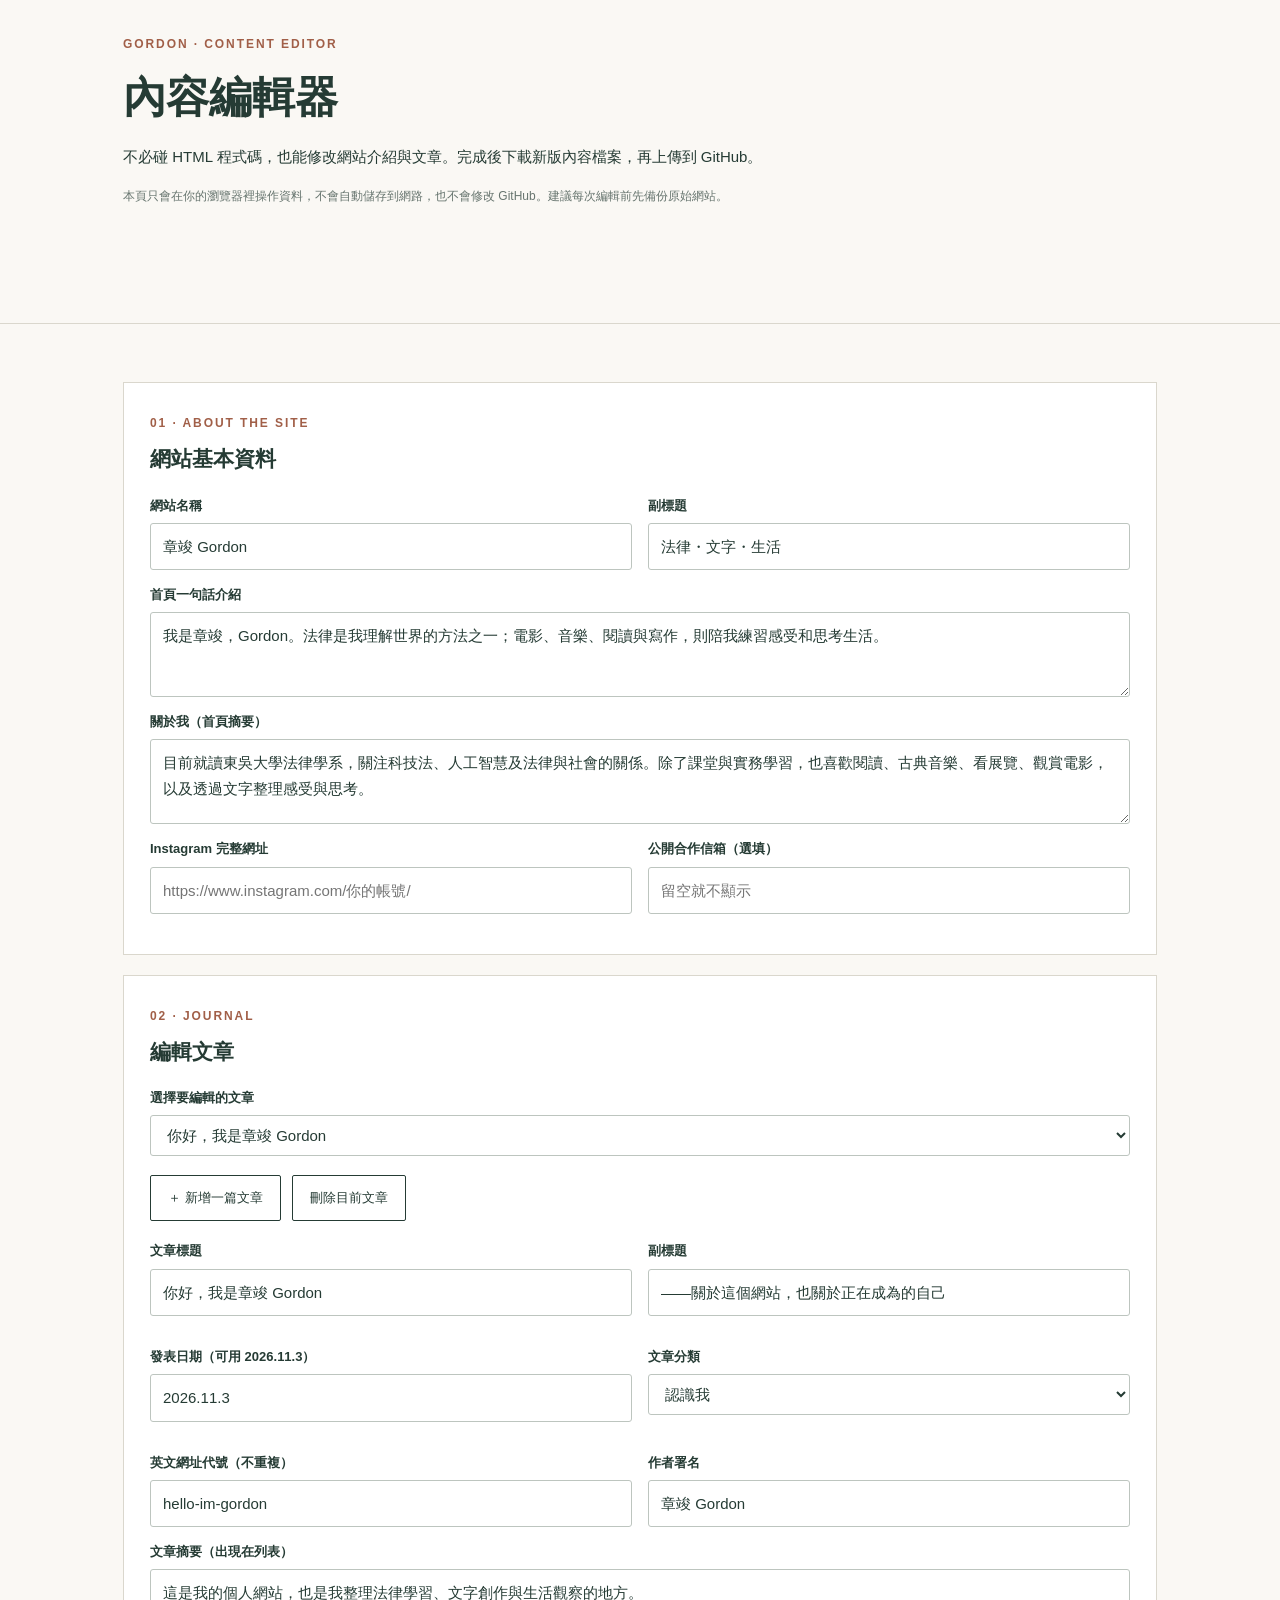
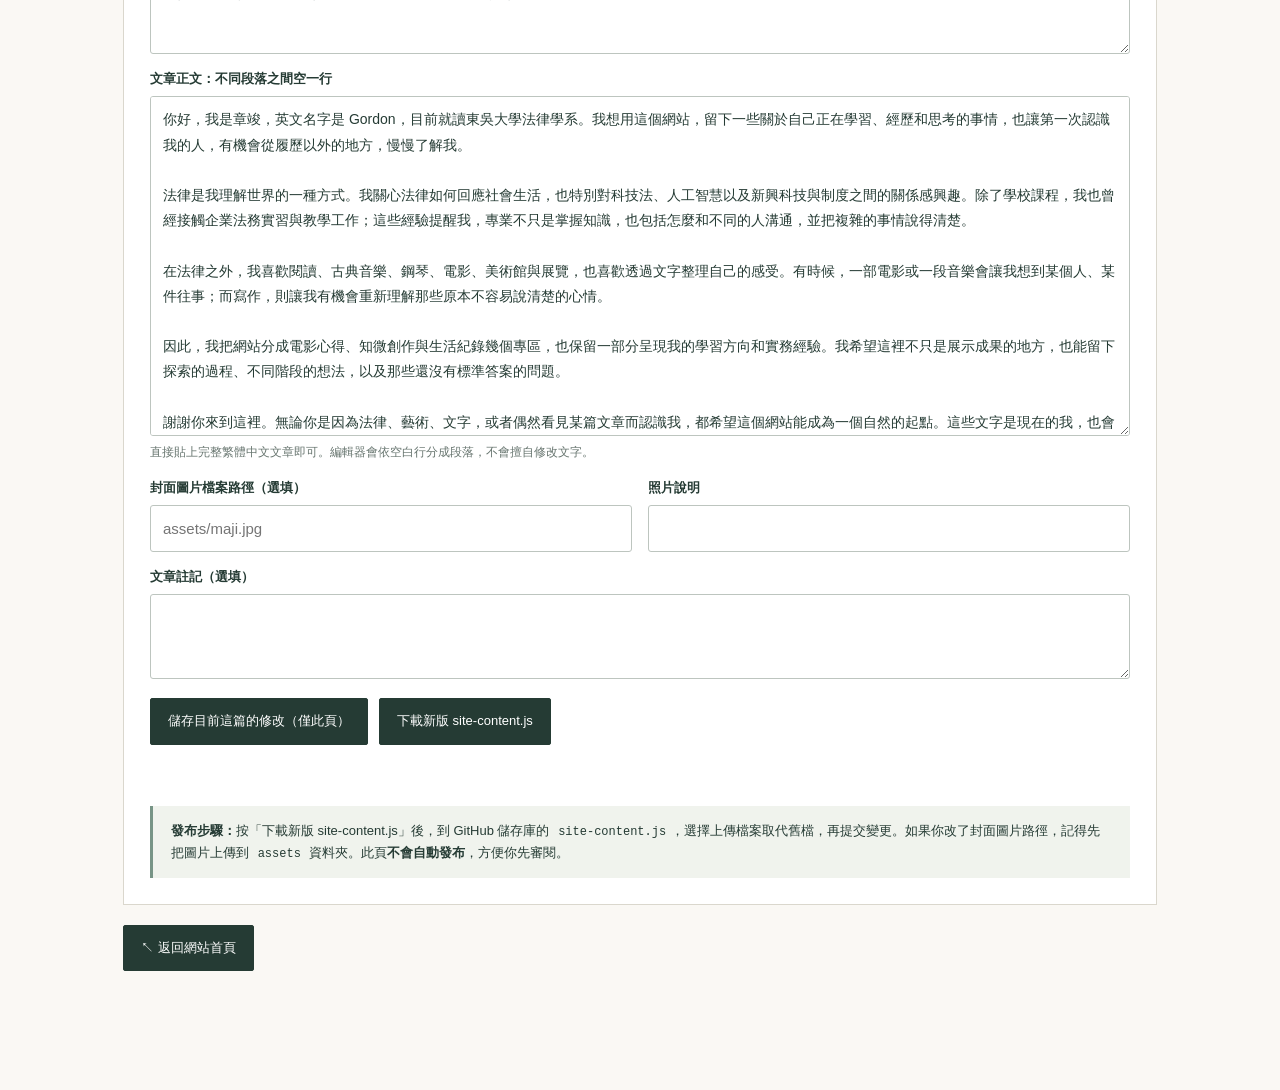
==== editor.html @ bcbfe3b4 "Add files via upload" ====
<!doctype html>
<html lang="zh-Hant-TW">
<head>
  <meta charset="utf-8"><meta name="viewport" content="width=device-width, initial-scale=1">
  <meta name="robots" content="noindex, nofollow">
  <title>內容編輯器｜章竣 Gordon 個人網站</title>
  <style>
    :root{--ink:#253b34;--soft:#faf8f4;--line:#dad7cd;--muted:#67756f;--accent:#a15f48}*{box-sizing:border-box}
    body{margin:0;background:var(--soft);color:var(--ink);font:15px/1.7 "PingFang TC","Microsoft JhengHei",sans-serif}
    .wrap{max-width:1080px;margin:auto;padding:30px 23px 100px}header{border-bottom:1px solid var(--line);margin-bottom:28px}
    h1{font-family:"Noto Serif TC","Songti TC",serif;font-size:clamp(28px,4vw,43px);margin:5px 0 10px}
    h2{font-size:21px;margin:6px 0 18px}h3{font-size:17px;margin:28px 0 12px}.small{font-size:12px;color:var(--muted)}p{margin:8px 0 17px}
    .flag{font-size:12px;letter-spacing:.16em;color:var(--accent);font-weight:700}.pane{padding:26px;background:white;border:1px solid var(--line);margin-bottom:20px}
    .grid{display:grid;grid-template-columns:1fr 1fr;gap:16px}.group{display:flex;flex-direction:column;gap:6px;margin-bottom:14px}
    label{font-size:13px;font-weight:700}input,textarea,select{border:1px solid #bdc5bf;padding:10px 12px;border-radius:3px;width:100%;font:inherit;background:#fff;color:var(--ink)}
    textarea{resize:vertical;min-height:85px}#post-paragraphs{min-height:340px;line-height:1.8;font-size:14px}
    input:focus,textarea:focus,select:focus{outline:2px solid #a4bbb0;outline-offset:1px}
    .actions{display:flex;gap:11px;flex-wrap:wrap;margin:19px 0}
    button,.button{background:var(--ink);color:white;cursor:pointer;border:1px solid var(--ink);padding:11px 17px;font:inherit;font-size:13px;border-radius:2px;text-decoration:none}
    button.secondary{background:white;color:var(--ink)}button:hover{opacity:.85}.hint{background:#f0f3ed;padding:14px 18px;font-size:13px;border-left:3px solid #779486}
    code{font:12px ui-monospace,monospace;background:#f0f3ed;padding:1px 5px}
    #status{color:#43735c;font-size:13px;min-height:25px}
    @media(max-width:650px){.grid{grid-template-columns:1fr}.pane{padding:18px}.wrap{padding-inline:15px}}
  </style>
  <script src="site-content.js"></script>
</head>
<body>
<header><div class="wrap"><span class="flag">GORDON · CONTENT EDITOR</span><h1>內容編輯器</h1><p>不必碰 HTML 程式碼，也能修改網站介紹與文章。完成後下載新版內容檔案，再上傳到 GitHub。</p><p class="small">本頁只會在你的瀏覽器裡操作資料，不會自動儲存到網路，也不會修改 GitHub。建議每次編輯前先備份原始網站。</p></div></header>
<main class="wrap">
<section class="pane"><span class="flag">01 · ABOUT THE SITE</span><h2>網站基本資料</h2>
<div class="grid"><div class="group"><label for="site-title">網站名稱</label><input id="site-title"></div><div class="group"><label for="site-subtitle">副標題</label><input id="site-subtitle"></div></div>
<div class="group"><label for="site-heroDescription">首頁一句話介紹</label><textarea id="site-heroDescription"></textarea></div>
<div class="group"><label for="site-about">關於我（首頁摘要）</label><textarea id="site-about"></textarea></div>
<div class="grid"><div class="group"><label for="site-instagramUrl">Instagram 完整網址</label><input id="site-instagramUrl" type="url" placeholder="https://www.instagram.com/你的帳號/"></div><div class="group"><label for="site-email">公開合作信箱（選填）</label><input id="site-email" type="email" placeholder="留空就不顯示"></div></div>
</section>
<section class="pane"><span class="flag">02 · JOURNAL</span><h2>編輯文章</h2>
<div class="group"><label for="post-select">選擇要編輯的文章</label><select id="post-select"></select></div>
<div class="actions"><button id="new-post" type="button" class="secondary">＋ 新增一篇文章</button><button id="remove-post" type="button" class="secondary">刪除目前文章</button></div>
<div class="grid"><div class="group"><label for="post-title">文章標題</label><input id="post-title"></div><div class="group"><label for="post-subtitle">副標題</label><input id="post-subtitle"></div>
<div class="group"><label for="post-date">發表日期（可用 2026.11.3）</label><input id="post-date"></div><div class="group"><label for="post-category">文章分類</label><select id="post-category"><option value="about">認識我</option><option value="film">電影心得</option><option value="zhiwei">知微創作</option><option value="life">生活紀錄</option></select></div>
<div class="group"><label for="post-slug">英文網址代號（不重複）</label><input id="post-slug" placeholder="my-new-post"></div><div class="group"><label for="post-author">作者署名</label><input id="post-author"></div></div>
<div class="group"><label for="post-excerpt">文章摘要（出現在列表）</label><textarea id="post-excerpt"></textarea></div>
<div class="group"><label for="post-paragraphs">文章正文：不同段落之間空一行</label><textarea id="post-paragraphs" placeholder="第一段文字。\n\n第二段文字。"></textarea><span class="small">直接貼上完整繁體中文文章即可。編輯器會依空白行分成段落，不會擅自修改文字。</span></div>
<div class="grid"><div class="group"><label for="post-coverImage">封面圖片檔案路徑（選填）</label><input id="post-coverImage" placeholder="assets/maji.jpg"></div><div class="group"><label for="post-coverCaption">照片說明</label><input id="post-coverCaption"></div></div>
<div class="group"><label for="post-footnote">文章註記（選填）</label><textarea id="post-footnote"></textarea></div>
<div class="actions"><button id="save-post" type="button">儲存目前這篇的修改（僅此頁）</button><button id="download" type="button">下載新版 site-content.js</button></div>
<p id="status" role="status" aria-live="polite"></p>
<div class="hint"><strong>發布步驟：</strong>按「下載新版 site-content.js」後，到 GitHub 儲存庫的 <code>site-content.js</code>，選擇上傳檔案取代舊檔，再提交變更。如果你改了封面圖片路徑，記得先把圖片上傳到 <code>assets</code> 資料夾。此頁<strong>不會自動發布</strong>，方便你先審閱。</div>
</section>
<div class="actions"><a class="button" href="index.html">↖ 返回網站首頁</a></div>
</main>
<script>
(() => {
 const data=JSON.parse(JSON.stringify(window.GORDON_SITE));
 const ids=['title','subtitle','heroDescription','about','instagramUrl','email'];
 const postKeys=['slug','category','title','subtitle','date','author','excerpt','coverImage','coverCaption','footnote'];
 const $=id=>document.getElementById(id);
 let active=0, isLoading=false;
 const status=t=>{$('status').textContent=t};
 ids.forEach(k=>{$('site-'+k).value=data.site[k]||''});
 function saveCurrent(){
   if(isLoading) return;
   let p=data.posts[active];if(!p)return;
   postKeys.forEach(k=>p[k]=$('post-'+k).value);
   p.paragraphs=$('post-paragraphs').value.trim().split(/\n\s*\n/).map(x=>x.trim()).filter(Boolean);
 }
 function loadSelect(){
   $('post-select').replaceChildren();
   data.posts.forEach((p,i)=>{let o=document.createElement('option');o.value=String(i);o.textContent=p.title||'（未命名文章）';$('post-select').append(o)});
   $('post-select').value=String(active);
 }
 function loadCurrent(){
   isLoading=true;
   const p=data.posts[active];
   postKeys.forEach(k=>$('post-'+k).value=p?.[k]||'');
   $('post-paragraphs').value=(p?.paragraphs||[]).join('\n\n');
   loadSelect();
   isLoading=false;
 }
 $('post-select').addEventListener('change',e=>{saveCurrent();active=Number(e.target.value);loadCurrent();status('已切換文章；先前修改仍保留在此編輯器中。')});
 $('new-post').addEventListener('click',()=>{
  saveCurrent();let n=1;const existing=new Set(data.posts.map(p=>p.slug));while(existing.has('new-post-'+n))n++;
  data.posts.push({slug:'new-post-'+n,category:'life',title:'新文章',subtitle:'',date:'2026.11.3',author:'章竣 Gordon',excerpt:'',coverImage:'',coverCaption:'',paragraphs:['請在這裡輸入文章內容。'],footnote:''});
  active=data.posts.length-1;loadCurrent();status('已建立新文章草稿，記得下載內容檔才會保存。')
 });
 $('remove-post').addEventListener('click',()=>{
   if(data.posts.length<=1){status('網站至少保留一篇文章。');return}
   if(!confirm('確定刪除目前文章？這只會修改本次編輯內容，正式發布前還需下載內容檔。'))return;
   data.posts.splice(active,1);active=Math.max(0,active-1);loadCurrent();status('已從本次編輯資料中移除文章。')
 });
 $('save-post').addEventListener('click',()=>{saveCurrent();loadSelect();status('目前文章修改已暫存在本頁。記得按下載，否則關閉頁面後修改會消失。')});
 $('download').addEventListener('click',()=>{
  saveCurrent();ids.forEach(k=>data.site[k]=$('site-'+k).value);
  if(data.posts.some(p=>!p.slug || !/^[a-z0-9]+(?:-[a-z0-9]+)*$/.test(p.slug))){status('有文章的英文網址代號不符合格式，請使用小寫英文、數字與連字號。');return}
  if(new Set(data.posts.map(p=>p.slug)).size!==data.posts.length){status('有重複的英文網址代號，請修正後再下載。');return}
  if(data.site.instagramUrl && !/^https:\/\/(?:www\.)?instagram\.com\/[\w.]+\/?(?:\?.*)?$/.test(data.site.instagramUrl)){status('Instagram 網址格式不正確，請輸入完整 instagram.com 帳號連結。');return}
  const result='/* 使用章竣 Gordon 個人網站編輯器建立；可以繼續手動編輯 */\nwindow.GORDON_SITE = '+JSON.stringify(data,null,2)+';\n';
  const blob=new Blob([result],{type:'text/javascript;charset=utf-8'}),url=URL.createObjectURL(blob);
  const a=document.createElement('a');a.href=url;a.download='site-content.js';document.body.append(a);a.click();a.remove();setTimeout(()=>URL.revokeObjectURL(url),1200);
  status('已下載新版 site-content.js。請上傳到 GitHub 儲存庫，替換同名檔案後提交。')
 });
 loadCurrent();
})();
</script>
</body>
</html>
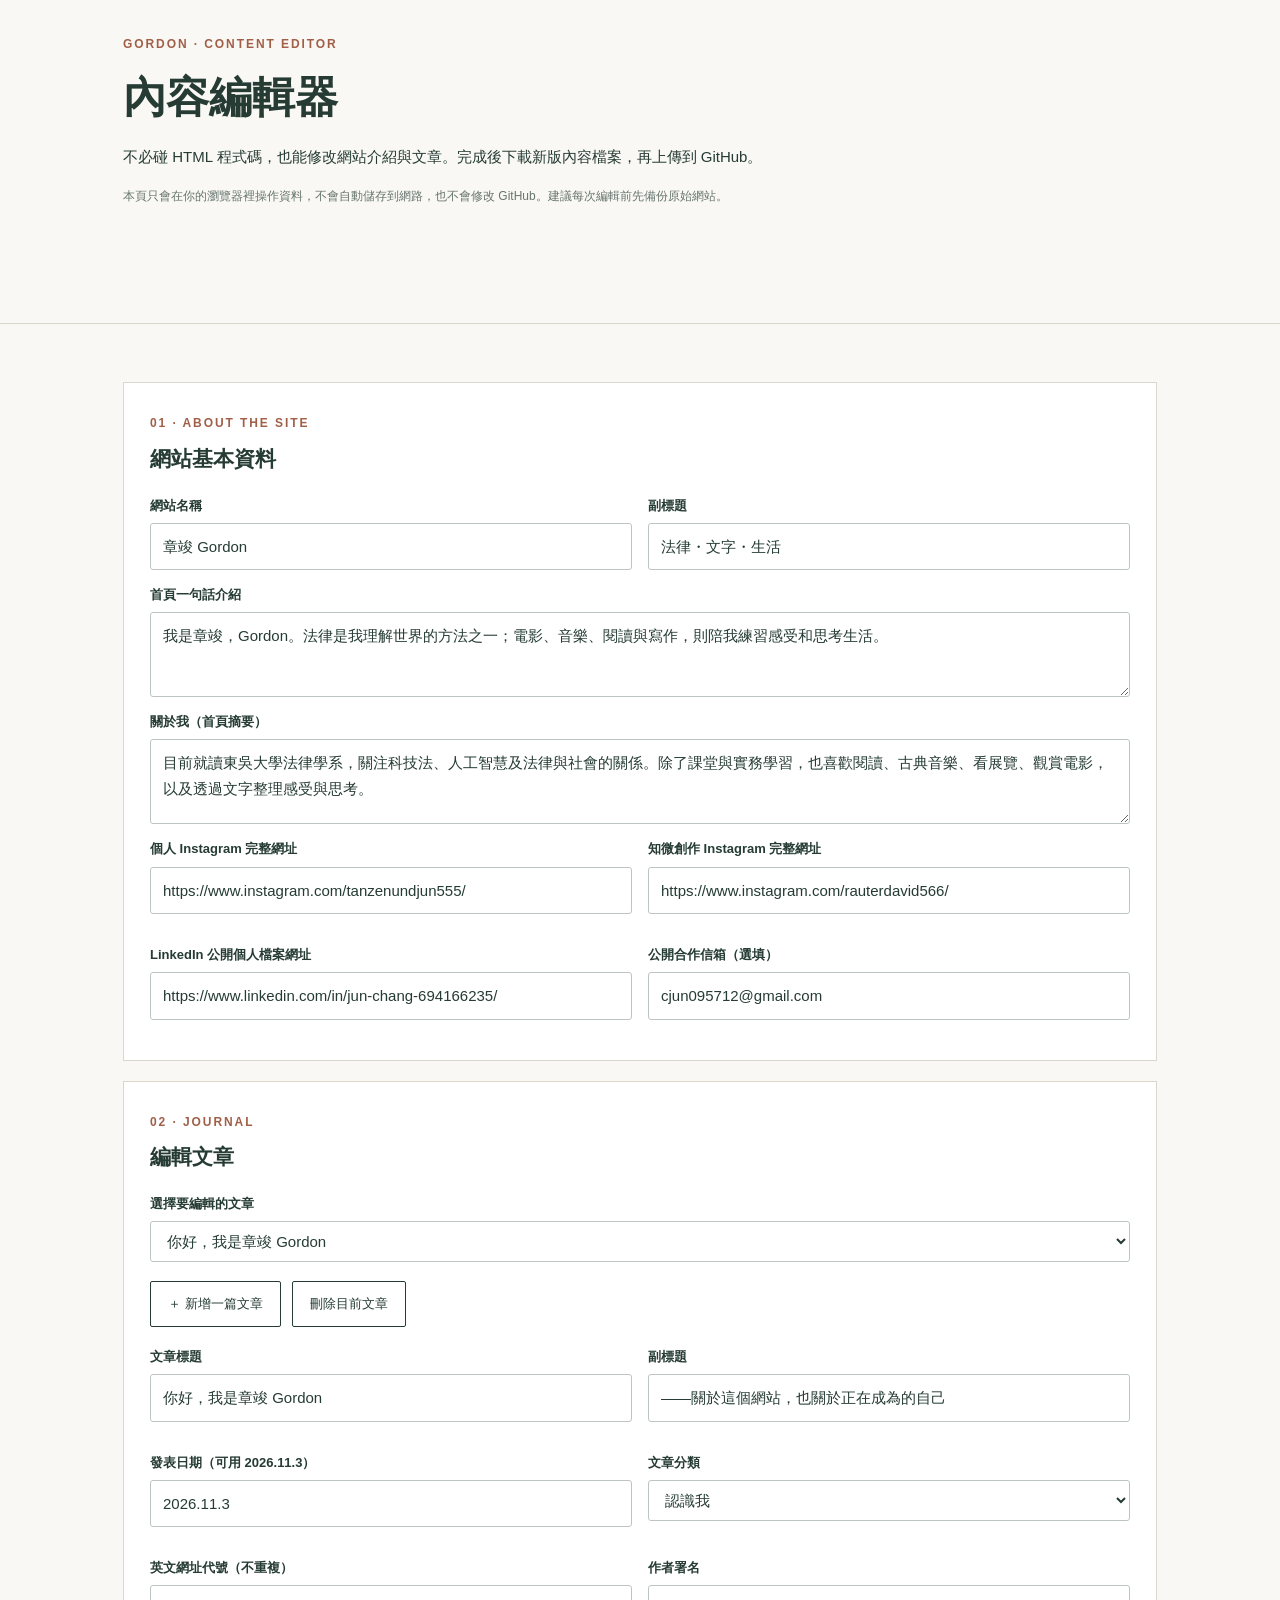
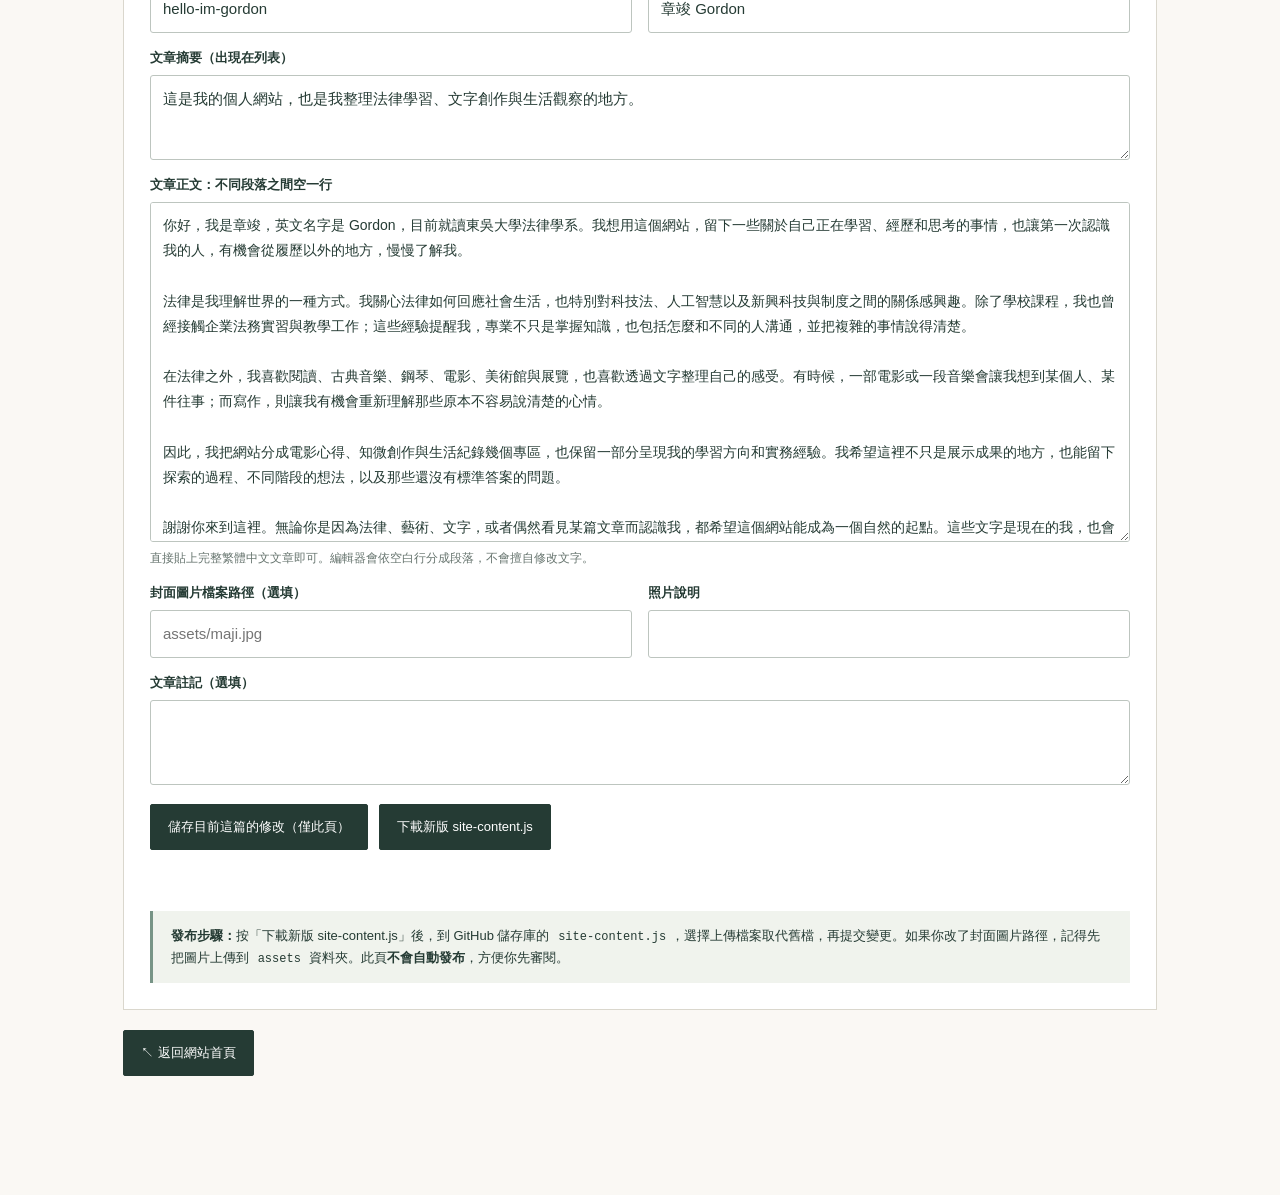
==== commit 7722e680: "Add files via upload" ====
--- a/editor.html
+++ b/editor.html
@@ -31,7 +31,7 @@
 <div class="grid"><div class="group"><label for="site-title">網站名稱</label><input id="site-title"></div><div class="group"><label for="site-subtitle">副標題</label><input id="site-subtitle"></div></div>
 <div class="group"><label for="site-heroDescription">首頁一句話介紹</label><textarea id="site-heroDescription"></textarea></div>
 <div class="group"><label for="site-about">關於我（首頁摘要）</label><textarea id="site-about"></textarea></div>
-<div class="grid"><div class="group"><label for="site-instagramUrl">Instagram 完整網址</label><input id="site-instagramUrl" type="url" placeholder="https://www.instagram.com/你的帳號/"></div><div class="group"><label for="site-email">公開合作信箱（選填）</label><input id="site-email" type="email" placeholder="留空就不顯示"></div></div>
+<div class="grid"><div class="group"><label for="site-instagramPersonalUrl">個人 Instagram 完整網址</label><input id="site-instagramPersonalUrl" type="url" placeholder="https://www.instagram.com/個人帳號/"></div><div class="group"><label for="site-instagramCreativeUrl">知微創作 Instagram 完整網址</label><input id="site-instagramCreativeUrl" type="url" placeholder="https://www.instagram.com/創作帳號/"></div><div class="group"><label for="site-linkedinUrl">LinkedIn 公開個人檔案網址</label><input id="site-linkedinUrl" type="url" placeholder="https://www.linkedin.com/in/個人網址/"></div><div class="group"><label for="site-email">公開合作信箱（選填）</label><input id="site-email" type="email" placeholder="留空就不顯示"></div></div>
 </section>
 <section class="pane"><span class="flag">02 · JOURNAL</span><h2>編輯文章</h2>
 <div class="group"><label for="post-select">選擇要編輯的文章</label><select id="post-select"></select></div>
@@ -52,7 +52,7 @@
 <script>
 (() => {
  const data=JSON.parse(JSON.stringify(window.GORDON_SITE));
- const ids=['title','subtitle','heroDescription','about','instagramUrl','email'];
+ const ids=['title','subtitle','heroDescription','about','instagramPersonalUrl','instagramCreativeUrl','linkedinUrl','email'];
  const postKeys=['slug','category','title','subtitle','date','author','excerpt','coverImage','coverCaption','footnote'];
  const $=id=>document.getElementById(id);
  let active=0, isLoading=false;
@@ -93,7 +93,11 @@
   saveCurrent();ids.forEach(k=>data.site[k]=$('site-'+k).value);
   if(data.posts.some(p=>!p.slug || !/^[a-z0-9]+(?:-[a-z0-9]+)*$/.test(p.slug))){status('有文章的英文網址代號不符合格式，請使用小寫英文、數字與連字號。');return}
   if(new Set(data.posts.map(p=>p.slug)).size!==data.posts.length){status('有重複的英文網址代號，請修正後再下載。');return}
-  if(data.site.instagramUrl && !/^https:\/\/(?:www\.)?instagram\.com\/[\w.]+\/?(?:\?.*)?$/.test(data.site.instagramUrl)){status('Instagram 網址格式不正確，請輸入完整 instagram.com 帳號連結。');return}
+  const instagramPattern=/^https:\/\/(?:www\.)?instagram\.com\/[A-Za-z0-9_.]+\/?$/;
+  for(const k of ['instagramPersonalUrl','instagramCreativeUrl']){
+    if(data.site[k] && !instagramPattern.test(data.site[k])){status('Instagram 網址格式不正確，請輸入完整 instagram.com 帳號連結。');return}
+  }
+  if(data.site.linkedinUrl && !/^https:\/\/(?:www\.)?linkedin\.com\/in\/[A-Za-z0-9_-]+\/?$/.test(data.site.linkedinUrl)){status('LinkedIn 網址格式不正確，請輸入公開個人檔案網址。');return}
   const result='/* 使用章竣 Gordon 個人網站編輯器建立；可以繼續手動編輯 */\nwindow.GORDON_SITE = '+JSON.stringify(data,null,2)+';\n';
   const blob=new Blob([result],{type:'text/javascript;charset=utf-8'}),url=URL.createObjectURL(blob);
   const a=document.createElement('a');a.href=url;a.download='site-content.js';document.body.append(a);a.click();a.remove();setTimeout(()=>URL.revokeObjectURL(url),1200);
